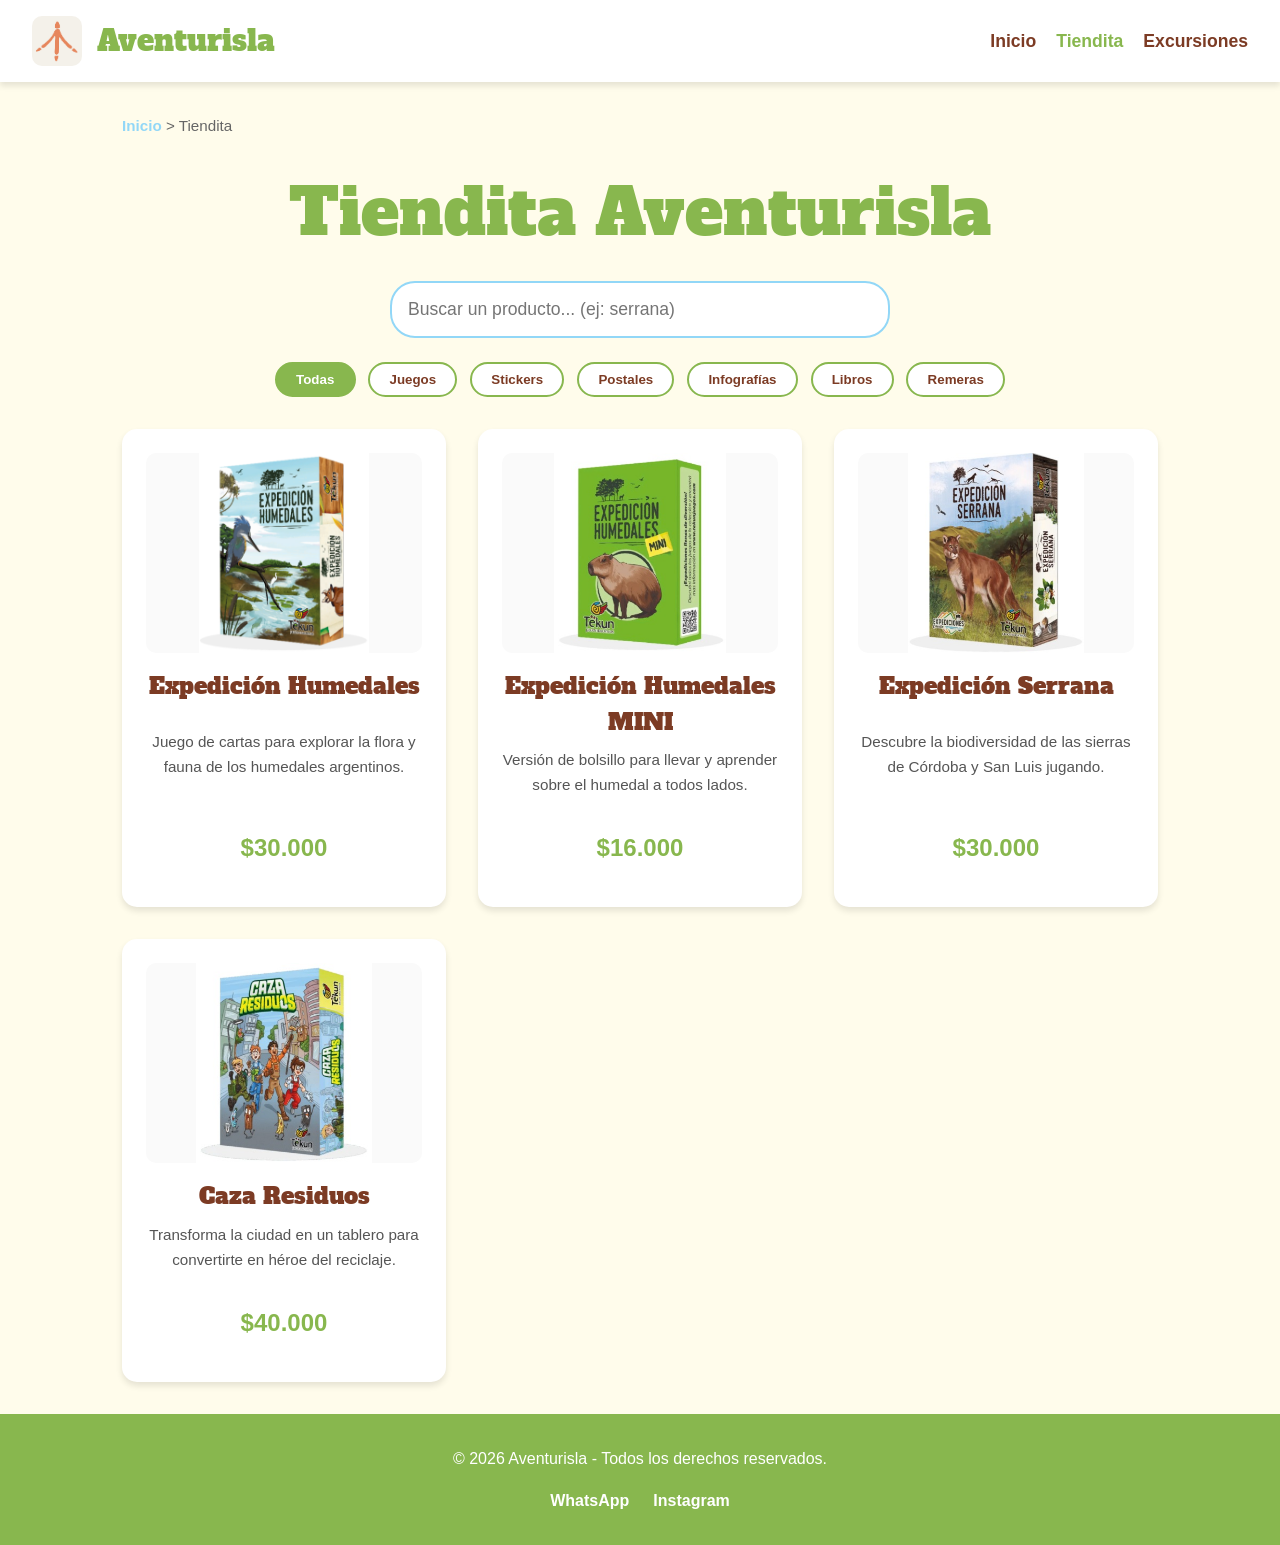
==== tienda.html @ 0416a8d3 "Add files via upload Esta es una actualización masiva y muy profesional para la web de Aventurisla. " ====
<!DOCTYPE html>
<html lang="es">
<head>
    <meta charset="UTF-8">
    <meta name="viewport" content="width=device-width, initial-scale=1.0">
    <title>Tiendita | Aventurisla</title>
    <meta property="og:title" content="Tiendita Aventurisla">
    <meta property="og:description" content="Descubrí nuestros productos y juegos educativos sobre el humedal.">
    <link rel="stylesheet" href="style.css">
</head>
<body>

    <header>
        <a href="index.html" class="logo-container">
            <img src="isotipo.aventurisla.jpg" alt="Isotipo Aventurisla" class="isotipo">
            <span class="brand-name">Aventurisla</span>
        </a>
        <button class="menu-toggle" id="btn-menu">☰</button>
        <nav id="menu-navegacion">
            <a href="index.html">Inicio</a>
            <a href="tienda.html" class="activo">Tiendita</a>
            <a href="excursiones.html">Excursiones</a>
        </nav>
    </header>

    <div class="container">
        <div class="breadcrumbs">
            <a href="index.html">Inicio</a> &gt; <span>Tiendita</span>
        </div>

        <h1 class="titulo-principal">Tiendita Aventurisla</h1>

        <div class="controles-tienda">
            <input type="text" id="shop-search" placeholder="Buscar un producto... (ej: serrana)">
            
            <div class="filtros-categoria" id="filtros">
                <button class="btn-filtro activo" data-cat="todas">Todas</button>
                <button class="btn-filtro" data-cat="juegos">Juegos</button>
                <button class="btn-filtro" data-cat="stickers">Stickers</button>
                <button class="btn-filtro" data-cat="postales">Postales</button>
                <button class="btn-filtro" data-cat="infografias">Infografías</button>
                <button class="btn-filtro" data-cat="libros">Libros</button>
                <button class="btn-filtro" data-cat="remeras">Remeras</button>
            </div>
        </div>

        <div id="loader" class="loader"></div>

        <div class="grid-tienda" id="product-grid" style="display: none;">
            </div>
    </div>

    <footer>
        <div class="footer-content">
            <p>© 2026 Aventurisla - Todos los derechos reservados.</p>
            <div class="social-links">
                <a href="https://wa.me/5493412179557" target="_blank">WhatsApp</a>
                <a href="#">Instagram</a>
            </div>
        </div>
    </footer>

    <script>
        // Menú hamburguesa
        document.getElementById('btn-menu').addEventListener('click', function() {
            document.getElementById('menu-navegacion').classList.toggle('activo');
        });

        // BASE DE DATOS LOCAL (Hasta conectar Google Sheets)
        const productosDB = [
            { id: 'expedicion-humedales', categoria: 'juegos', nombre: 'Expedición Humedales', precio: '$30.000', img: 'producto.humedales.jpg', descCorta: 'Juego de cartas para explorar la flora y fauna de los humedales argentinos.' },
            { id: 'expedicion-mini', categoria: 'juegos', nombre: 'Expedición Humedales MINI', precio: '$16.000', img: 'producto.humedales_mini.jpg', descCorta: 'Versión de bolsillo para llevar y aprender sobre el humedal a todos lados.' },
            { id: 'expedicion-serrana', categoria: 'juegos', nombre: 'Expedición Serrana', precio: '$30.000', img: 'producto.serrana.jpg', descCorta: 'Descubre la biodiversidad de las sierras de Córdoba y San Luis jugando.' },
            { id: 'caza-residuos', categoria: 'juegos', nombre: 'Caza Residuos', precio: '$40.000', img: 'producto.cazaresiduos.jpg', descCorta: 'Transforma la ciudad en un tablero para convertirte en héroe del reciclaje.' }
        ];

        const grid = document.getElementById('product-grid');
        const loader = document.getElementById('loader');

        // Función para dibujar las tarjetas
        function renderizarProductos(productos) {
            grid.innerHTML = ''; 
            if (productos.length === 0) {
                grid.innerHTML = '<p style="text-align:center; grid-column: 1 / -1;">No se encontraron productos en esta categoría.</p>';
                return;
            }

            productos.forEach(prod => {
                const card = document.createElement('div');
                card.className = 'producto-card';
                card.innerHTML = `
                    <a href="producto.html?id=${prod.id}" class="enlace-producto">
                        <div class="img-container">
                            <img src="${prod.img}" alt="${prod.nombre}">
                        </div>
                        <h3>${prod.nombre}</h3>
                    </a>
                    <p class="descripcion-corta">${prod.descCorta}</p>
                    <div class="precio">${prod.precio}</div>
                `;
                grid.appendChild(card);
            });
        }

        // Simulamos la carga de datos
        setTimeout(() => {
            loader.style.display = 'none';
            grid.style.display = 'grid';
            renderizarProductos(productosDB);
        }, 500); // 0.5 segundos de carga simulada

        // Lógica del Buscador
        document.getElementById('shop-search').addEventListener('input', function(e) {
            const texto = e.target.value.toLowerCase();
            const categoriaActiva = document.querySelector('.btn-filtro.activo').dataset.cat;
            
            const filtrados = productosDB.filter(prod => {
                const coincideTexto = prod.nombre.toLowerCase().includes(texto) || prod.descCorta.toLowerCase().includes(texto);
                const coincideCat = categoriaActiva === 'todas' || prod.categoria === categoriaActiva;
                return coincideTexto && coincideCat;
            });
            renderizarProductos(filtrados);
        });

        // Lógica de los Filtros de Categoría
        const botonesFiltro = document.querySelectorAll('.btn-filtro');
        botonesFiltro.forEach(btn => {
            btn.addEventListener('click', function() {
                // Cambiar estado visual del botón
                botonesFiltro.forEach(b => b.classList.remove('activo'));
                this.classList.add('activo');

                const categoria = this.dataset.cat;
                const textoBusqueda = document.getElementById('shop-search').value.toLowerCase();

                const filtrados = productosDB.filter(prod => {
                    const coincideCat = categoria === 'todas' || prod.categoria === categoria;
                    const coincideTexto = prod.nombre.toLowerCase().includes(textoBusqueda);
                    return coincideCat && coincideTexto;
                });
                renderizarProductos(filtrados);
            });
        });
    </script>
</body>
</html>
---- style.css ----
/* style.css */
@import url('https://fonts.googleapis.com/css2?family=Alfa+Slab+One&display=swap');

:root {
    --color-primario-verde: #88b74e;
    --color-secundario-azul: #92d7f7;
    --color-acento-naranja: #e7865d;
    --color-fondo-crema: #fffceb;
    --color-texto-marron: #7c3b24;
    --sombra-suave: 0 4px 6px rgba(0,0,0,0.1);
}

* {
    box-sizing: border-box;
    margin: 0;
    padding: 0;
    font-family: 'Segoe UI', Tahoma, Geneva, Verdana, sans-serif;
}

h1, h2, h3, .brand-name, .rectangulo {
    font-family: 'ITC Motter Corpus Condensed', 'Alfa Slab One', cursive;
    font-weight: normal;
}

body {
    background-color: var(--color-fondo-crema);
    color: var(--color-texto-marron);
    line-height: 1.6;
    display: flex;
    flex-direction: column;
    min-height: 100vh;
}

/* Header y Menú Móvil */
header {
    background-color: white;
    padding: 1rem 2rem;
    box-shadow: var(--sombra-suave);
    position: sticky;
    top: 0;
    z-index: 100;
    display: flex;
    justify-content: space-between;
    align-items: center;
    flex-wrap: wrap;
}

.logo-container {
    display: flex;
    align-items: center;
    gap: 15px;
    text-decoration: none;
    color: var(--color-texto-marron);
}

.isotipo {
    width: 50px;
    height: 50px;
    border-radius: 10px;
    object-fit: cover;
}

.brand-name {
    font-size: 1.8rem;
    color: var(--color-primario-verde);
}

.menu-toggle {
    display: none;
    background: none;
    border: none;
    font-size: 2rem;
    color: var(--color-texto-marron);
    cursor: pointer;
}

nav {
    display: flex;
    gap: 20px;
}

nav a {
    color: var(--color-texto-marron);
    text-decoration: none;
    font-weight: bold;
    font-size: 1.1rem;
    transition: color 0.3s;
}

nav a:hover, nav a.activo {
    color: var(--color-primario-verde);
}

/* Contenedor Principal */
.container {
    max-width: 1100px;
    margin: 0 auto;
    padding: 2rem;
    flex: 1;
    width: 100%;
}

/* Inicio */
.titulo-principal {
    text-align: center;
    font-size: clamp(2.5rem, 5vw, 4rem);
    color: var(--color-primario-verde);
    margin-bottom: 1rem;
}

.rectangulos-nav {
    display: flex;
    gap: 2rem;
    margin: 3rem 0;
    flex-wrap: wrap;
}

.rectangulo {
    flex: 1;
    min-width: 250px;
    padding: 3rem 1.5rem;
    text-align: center;
    text-decoration: none;
    font-size: clamp(1.8rem, 3vw, 2.5rem);
    border-radius: 20px;
    transition: all 0.3s ease;
    box-shadow: var(--sombra-suave);
    color: white;
}

.rectangulo.tienda { background-color: var(--color-primario-verde); }
.rectangulo.excursiones { background-color: var(--color-secundario-azul); color: var(--color-texto-marron); }

.rectangulo:hover {
    transform: translateY(-8px);
    box-shadow: 0 10px 20px rgba(231, 134, 93, 0.4);
    background-color: var(--color-acento-naranja);
    color: white;
}

.sobre-nosotros h2 {
    font-size: 2.5rem;
    color: var(--color-acento-naranja);
    margin-bottom: 2rem;
    text-align: center;
}

.equipo-img {
    width: 100%;
    border-radius: 15px;
    margin-bottom: 2rem;
    box-shadow: var(--sombra-suave);
}

.mision {
    background-color: white;
    padding: 2rem;
    border-radius: 15px;
    box-shadow: var(--sombra-suave);
    border-left: 6px solid var(--color-secundario-azul);
}

/* Tienda: Buscador y Filtros */
.controles-tienda {
    display: flex;
    flex-direction: column;
    align-items: center;
    margin-bottom: 2rem;
    gap: 1.5rem;
}

#shop-search {
    width: 100%;
    max-width: 500px;
    padding: 1rem;
    font-size: 1.1rem;
    border: 2px solid var(--color-secundario-azul);
    border-radius: 25px;
}

.filtros-categoria {
    display: flex;
    flex-wrap: wrap;
    justify-content: center;
    gap: 0.8rem;
}

.btn-filtro {
    background-color: white;
    color: var(--color-texto-marron);
    border: 2px solid var(--color-primario-verde);
    padding: 0.5rem 1.2rem;
    border-radius: 20px;
    cursor: pointer;
    font-weight: bold;
    transition: all 0.3s ease;
}

.btn-filtro.activo, .btn-filtro:hover {
    background-color: var(--color-primario-verde);
    color: white;
}

/* Grilla de Productos */
.grid-tienda {
    display: grid;
    grid-template-columns: repeat(auto-fill, minmax(260px, 1fr));
    gap: 2rem;
}

.producto-card {
    background: white;
    border-radius: 15px;
    padding: 1.5rem;
    display: flex;
    flex-direction: column;
    justify-content: space-between;
    box-shadow: var(--sombra-suave);
    text-align: center;
    transition: transform 0.3s;
}

.producto-card:hover { transform: translateY(-5px); }

.enlace-producto { text-decoration: none; color: inherit; display: block; }

.img-container {
    width: 100%;
    height: 200px;
    margin-bottom: 1rem;
    display: flex;
    justify-content: center;
    align-items: center;
    background-color: #fafafa;
    border-radius: 10px;
    overflow: hidden;
}

.img-container img { width: 100%; height: 100%; object-fit: contain; }

.producto-card h3 { color: var(--color-texto-marron); margin-bottom: 0.5rem; font-size: 1.4rem; }
.descripcion-corta { font-size: 0.95rem; color: #555; margin-bottom: 1rem; }
.precio { font-size: 1.5rem; font-weight: bold; color: var(--color-primario-verde); margin: 1rem 0; }

/* Página de Producto (Breadcrumbs y Spinner) */
.breadcrumbs {
    margin-bottom: 1.5rem;
    font-size: 0.95rem;
    color: #666;
}
.breadcrumbs a { color: var(--color-secundario-azul); text-decoration: none; font-weight: bold; }
.breadcrumbs a:hover { color: var(--color-primario-verde); text-decoration: underline; }

.loader {
    border: 5px solid #f3f3f3;
    border-top: 5px solid var(--color-primario-verde);
    border-radius: 50%;
    width: 40px;
    height: 40px;
    animation: girar 1s linear infinite;
    margin: 3rem auto;
}
@keyframes girar { 0% { transform: rotate(0deg); } 100% { transform: rotate(360deg); } }

.btn-whatsapp {
    display: block;
    background-color: #25D366;
    color: white;
    padding: 1rem;
    text-decoration: none;
    border-radius: 8px;
    font-weight: bold;
    text-align: center;
    font-size: 1.1rem;
    transition: background-color 0.3s;
}
.btn-whatsapp:hover { background-color: #1ebe57; }

/* Footer */
footer { background-color: var(--color-primario-verde); color: white; padding: 2rem; text-align: center; margin-top: auto; }
.social-links { display: flex; justify-content: center; gap: 1.5rem; margin-top: 1rem; }
.social-links a { color: white; text-decoration: none; font-weight: bold; }

/* DISEÑO RESPONSIVO (MÓVILES) */
@media (max-width: 768px) {
    .menu-toggle { display: block; }
    nav {
        display: none; /* Oculto por defecto en móviles */
        width: 100%;
        flex-direction: column;
        background-color: white;
        text-align: center;
        padding: 1rem 0;
        gap: 15px;
    }
    nav.activo { display: flex; } /* Clase que activaremos con JavaScript */
    
    .container { padding: 1.5rem; }
    .rectangulos-nav { flex-direction: column; gap: 1rem; }
    .rectangulo { padding: 2rem 1rem; }
    .mision { padding: 1.5rem; }
    
    .producto-detalle-contenedor {
        flex-direction: column;
    }
}
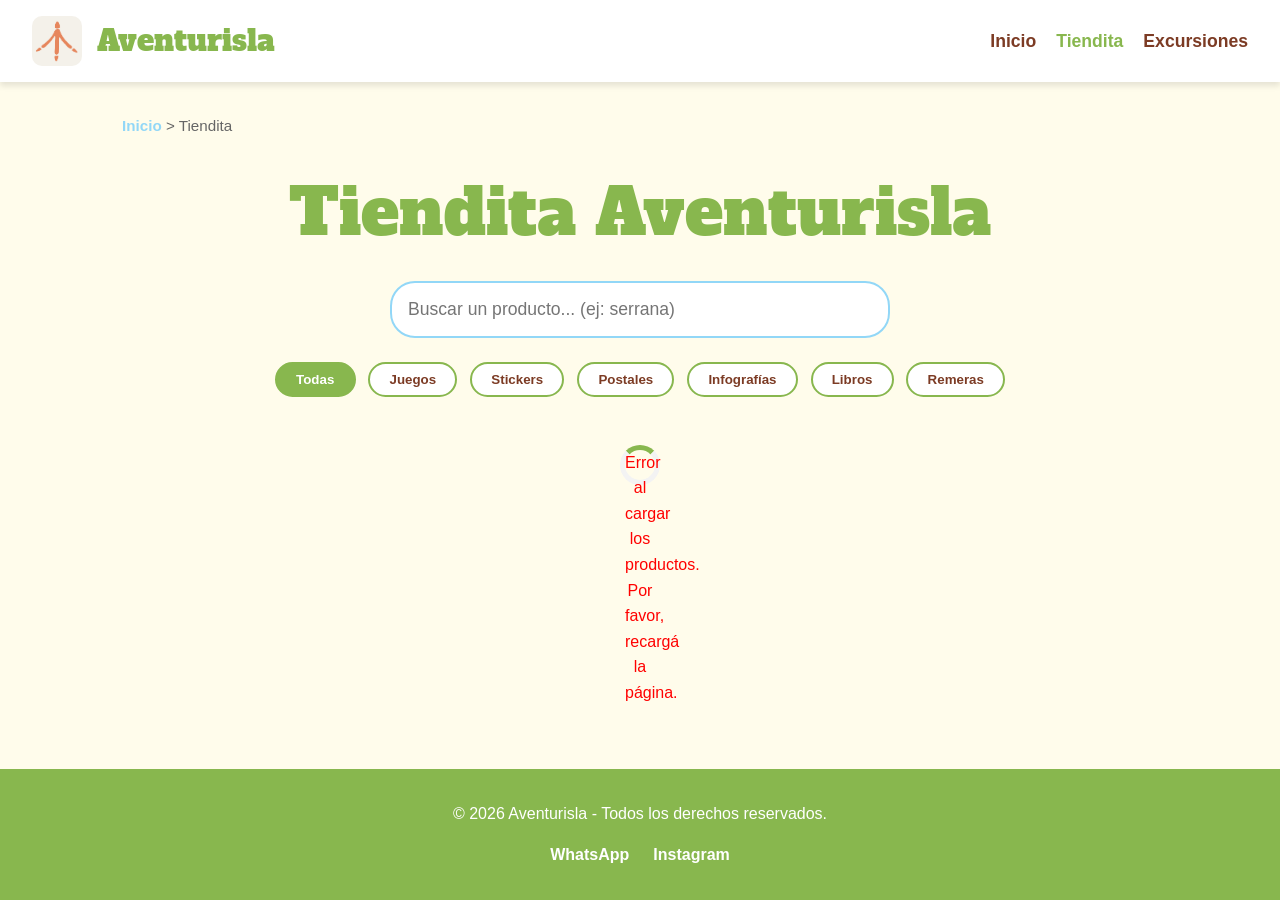
==== commit 0fa6a4bd: "Add files via upload Actualización de la tienda  Esto permite conectar la tienda al google sheets," ====
--- a/tienda.html
+++ b/tienda.html
@@ -61,23 +61,36 @@
     </footer>
 
     <script>
-        // Menú hamburguesa
+        // Enlace adaptado a formato CSV
+        const urlCSV = "https://docs.google.com/spreadsheets/d/e/2PACX-1vSheUwZ7KYvoxC8VEw3as8yU4s8csUiCAlN8hyToTCPSBnWpVOi1RS_7jcGV_4DVtDCTQCYpRzLOXUi/pub?output=csv";
+
         document.getElementById('btn-menu').addEventListener('click', function() {
             document.getElementById('menu-navegacion').classList.toggle('activo');
         });
 
-        // BASE DE DATOS LOCAL (Hasta conectar Google Sheets)
-        const productosDB = [
-            { id: 'expedicion-humedales', categoria: 'juegos', nombre: 'Expedición Humedales', precio: '$30.000', img: 'producto.humedales.jpg', descCorta: 'Juego de cartas para explorar la flora y fauna de los humedales argentinos.' },
-            { id: 'expedicion-mini', categoria: 'juegos', nombre: 'Expedición Humedales MINI', precio: '$16.000', img: 'producto.humedales_mini.jpg', descCorta: 'Versión de bolsillo para llevar y aprender sobre el humedal a todos lados.' },
-            { id: 'expedicion-serrana', categoria: 'juegos', nombre: 'Expedición Serrana', precio: '$30.000', img: 'producto.serrana.jpg', descCorta: 'Descubre la biodiversidad de las sierras de Córdoba y San Luis jugando.' },
-            { id: 'caza-residuos', categoria: 'juegos', nombre: 'Caza Residuos', precio: '$40.000', img: 'producto.cazaresiduos.jpg', descCorta: 'Transforma la ciudad en un tablero para convertirte en héroe del reciclaje.' }
-        ];
-
         const grid = document.getElementById('product-grid');
         const loader = document.getElementById('loader');
+        let productosDB = [];
 
-        // Función para dibujar las tarjetas
+        function parsearCSV(texto) {
+            const lineas = texto.split('\n');
+            const headers = lineas[0].split(',');
+            const resultado = [];
+
+            for (let i = 1; i < lineas.length; i++) {
+                if (!lineas[i].trim()) continue;
+                const valores = lineas[i].split(/,(?=(?:(?:[^"]*"){2})*[^"]*$)/);
+                const obj = {};
+                headers.forEach((header, index) => {
+                    let valor = valores[index] || '';
+                    valor = valor.replace(/^"|"$/g, '').trim(); 
+                    obj[header.trim()] = valor;
+                });
+                resultado.push(obj);
+            }
+            return resultado;
+        }
+
         function renderizarProductos(productos) {
             grid.innerHTML = ''; 
             if (productos.length === 0) {
@@ -102,14 +115,19 @@
             });
         }
 
-        // Simulamos la carga de datos
-        setTimeout(() => {
-            loader.style.display = 'none';
-            grid.style.display = 'grid';
-            renderizarProductos(productosDB);
-        }, 500); // 0.5 segundos de carga simulada
+        fetch(urlCSV)
+            .then(respuesta => respuesta.text())
+            .then(texto => {
+                productosDB = parsearCSV(texto);
+                loader.style.display = 'none';
+                grid.style.display = 'grid';
+                renderizarProductos(productosDB);
+            })
+            .catch(error => {
+                console.error("Error al cargar los datos:", error);
+                loader.innerHTML = '<p style="color:red; text-align:center; width:100%;">Error al cargar los productos. Por favor, recargá la página.</p>';
+            });
 
-        // Lógica del Buscador
         document.getElementById('shop-search').addEventListener('input', function(e) {
             const texto = e.target.value.toLowerCase();
             const categoriaActiva = document.querySelector('.btn-filtro.activo').dataset.cat;
@@ -122,11 +140,9 @@
             renderizarProductos(filtrados);
         });
 
-        // Lógica de los Filtros de Categoría
         const botonesFiltro = document.querySelectorAll('.btn-filtro');
         botonesFiltro.forEach(btn => {
             btn.addEventListener('click', function() {
-                // Cambiar estado visual del botón
                 botonesFiltro.forEach(b => b.classList.remove('activo'));
                 this.classList.add('activo');
 
